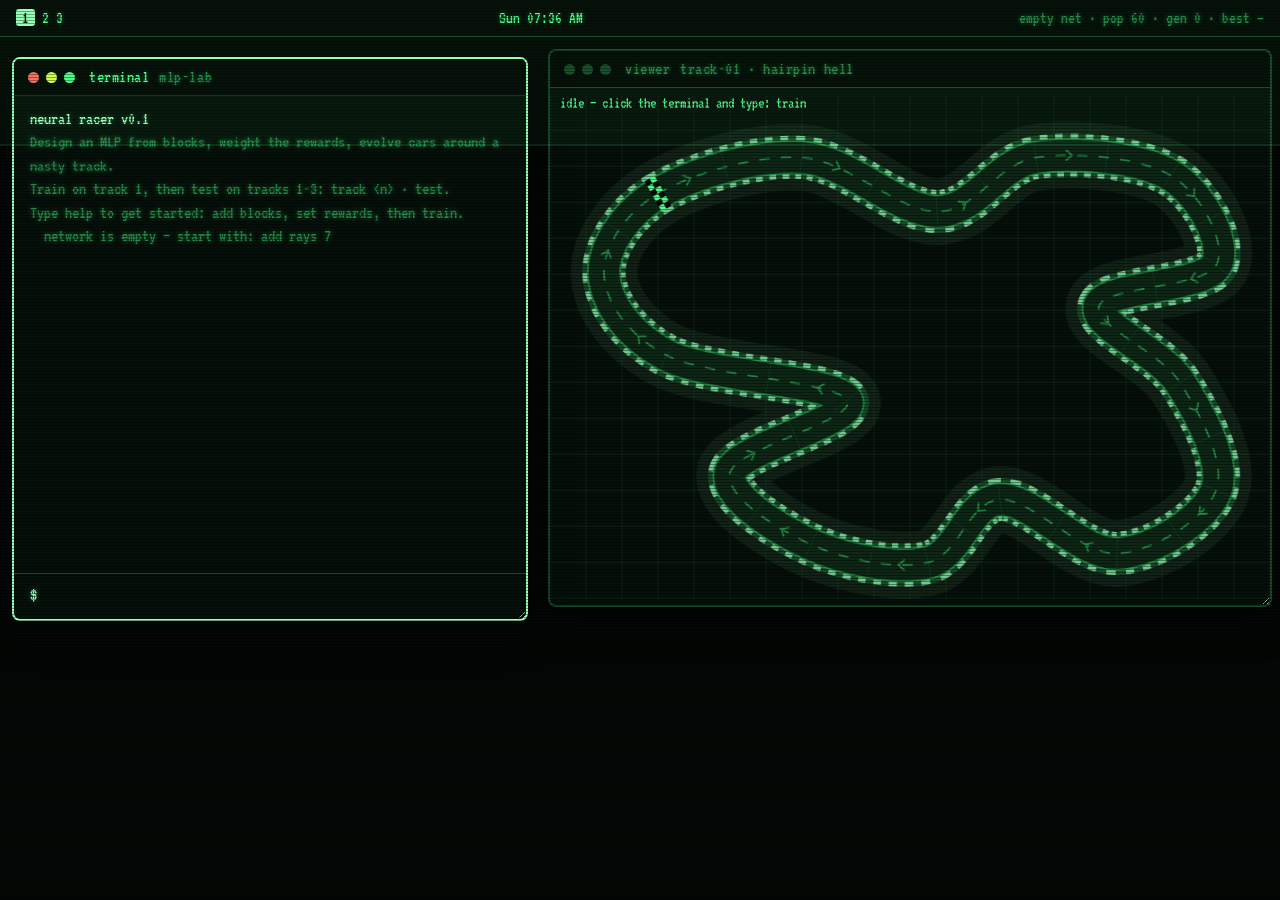
==== page.html @ 946a41ad "added page" ====
<!DOCTYPE html>
<html lang="en"><head><meta charset="utf-8"><title>neural racer</title>
<meta name="viewport" content="width=device-width, initial-scale=1, viewport-fit=cover">
<link href="https://fonts.googleapis.com/css2?family=VT323&display=swap" rel="stylesheet">
<style>
@font-face{font-family:SuperDario;src:local("SuperDario"),local("Super Dario"),local("SuperDario-Regular"),url("SuperDario.ttf") format("truetype")}
:root{--bg:#06100a;--wall:#030805;--win:#06100a;--fg:#4dff88;--dim:#238a47;--acc:#9bffbb;--grn:#4dff88;--red:#ff6b5e;--yel:#d4ff4d;--bd:#17482a;--road:#0d2615;--scan:#0000005c;--sw:#4dff880a;--sw2:#4dff8818;--glow:#4dff8866;--ff:SuperDario,VT323,ui-monospace,monospace;box-sizing:border-box;padding-top:env(safe-area-inset-top,0px);padding-bottom:env(safe-area-inset-bottom,0px)}



html,body{height:100%;margin:0;overflow:hidden}
body{background:var(--wall);color:var(--fg);font:18px/1.3 var(--ff);text-shadow:0 0 5px var(--glow)}
#bar{position:fixed;top:0;left:0;right:0;z-index:5000;display:flex;justify-content:space-between;align-items:center;gap:12px;padding:calc(env(safe-area-inset-top,0px) + 7px) 16px 7px;background:var(--wall);border-bottom:1px solid var(--bd);font-size:17px}
.ws u{text-decoration:none;color:var(--wall);background:var(--acc);padding:0 6px;border-radius:3px}
.win{position:fixed;display:flex;flex-direction:column;min-width:260px;min-height:170px;background:var(--win);border:2px solid var(--bd);border-radius:8px;box-shadow:0 12px 40px #0007;resize:both;overflow:hidden}
.win.f{border-color:var(--acc)}
.tb{display:flex;gap:14px;align-items:center;padding:9px 14px;background:var(--wall);border-bottom:1px solid var(--bd);color:var(--dim);cursor:grab;touch-action:none;user-select:none;white-space:nowrap;overflow:hidden;line-height:1}
.dots{display:flex;gap:7px;flex:none}.dots i{width:11px;height:11px;border-radius:50%;background:var(--bd)}
.tt{min-width:0;overflow:hidden;text-overflow:ellipsis;letter-spacing:.03em}.sub{color:var(--dim);margin-left:10px}
.f .tb{color:var(--fg)}.f .dots i:nth-child(1){background:var(--red)}.f .dots i:nth-child(2){background:var(--yel)}.f .dots i:nth-child(3){background:var(--grn)}
#out{flex:1;min-height:0;overflow:auto;padding:12px 16px;white-space:pre-wrap;word-break:break-word}
#ln{display:flex;gap:10px;padding:10px 16px;border-top:1px solid var(--bd)}
#in{flex:1;min-width:0;background:none;border:0;outline:0;color:var(--fg);font:inherit;caret-color:var(--acc)}
#vb{flex:1;min-height:0;position:relative}#cv{position:absolute;inset:0;width:100%;height:100%}
.g{color:var(--grn)}.r{color:var(--red)}.y{color:var(--yel)}.d,.dim{color:var(--dim)}.b,.acc{color:var(--acc)}
#in{text-shadow:0 0 5px var(--glow);caret-shape:block}
#crt{position:fixed;inset:0;z-index:2147483000;pointer-events:none;overflow:hidden;contain:strict;background:repeating-linear-gradient(to bottom,transparent 0 2px,var(--scan) 2px 3px)}
#crt::after{content:"";position:absolute;left:0;right:0;top:0;height:16vh;background:var(--sw);border-bottom:2px solid var(--sw2);will-change:transform;animation:roll 8s linear infinite}
@keyframes roll{from{transform:translateY(-20vh)}to{transform:translateY(110vh)}}
.nofx #crt{display:none}.nofx,.nofx #in{text-shadow:none}
@media(prefers-reduced-motion:reduce){#crt{animation:none}#crt::after{display:none}}
@media(max-width:700px){#st{display:none}}
</style></head><body>
<div id="bar"><span><span class="ws"><u>1</u> 2 3</span></span><span id="clk"></span><span id="st" class="dim"></span></div>
<div class="win" id="tw"><div class="tb"><span class="dots"><i></i><i></i><i></i></span><span class="tt">terminal<span class="sub">mlp-lab</span></span></div><div id="out"></div><div id="ln"><span class="b">$</span><input id="in" autocomplete="off" autocapitalize="off" spellcheck="false" aria-label="terminal input"></div></div>
<div class="win" id="vw"><div class="tb"><span class="dots"><i></i><i></i><i></i></span><span class="tt">viewer<span class="sub" id="tn">track-01 · hairpin hell</span></span></div><div id="vb"><canvas id="cv"></canvas></div></div>
<div id="crt" aria-hidden="true"></div>
<script>
const $=s=>document.querySelector(s),R=document.documentElement,css=n=>getComputedStyle(R).getPropertyValue(n).trim();
const W=800,H=560,HW=19,K=12,SEG=24,MAXT=1600,MAXV=4,RAY=140,PI=Math.PI,FF='SuperDario,VT323,monospace';
// ---------- track ----------
const TR=[[[120,110],[280,70],[430,130],[540,70],[690,90],[740,190],[610,235],[700,320],[740,440],[630,510],[500,450],[420,520],[290,500],[200,420],[330,340],[130,290],[60,200]],
[[140,280],[230,130],[420,90],[620,120],[710,260],[640,420],[450,470],[260,430]],
[[150,90],[360,60],[560,90],[700,160],[730,290],[640,380],[720,470],[560,510],[450,440],[340,510],[200,490],[90,400],[200,320],[110,220]]];
let N,C=[];
function build(P){N=P.length*SEG;C=[];for(let i=0;i<P.length;i++){const p=[-1,0,1,2].map(k=>P[(i+k+P.length)%P.length]);for(let s=0;s<SEG;s++){const t=s/SEG,t2=t*t,t3=t2*t;C.push([0,1].map(d=>.5*(2*p[1][d]+(-p[0][d]+p[2][d])*t+(2*p[0][d]-5*p[1][d]+4*p[2][d]-p[3][d])*t2+(-p[0][d]+3*p[1][d]-3*p[2][d]+p[3][d])*t3)))}}}
const mkC=()=>{const c=document.createElement('canvas');c.width=W;c.height=H;return c};
const path=x=>{x.beginPath();C.forEach((p,i)=>i?x.lineTo(p[0],p[1]):x.moveTo(p[0],p[1]));x.closePath()};
const mc=mkC(),mx=mc.getContext('2d',{willReadFrequently:true});let M=new Uint8Array(W*H);
function mask(){mx.clearRect(0,0,W,H);mx.lineJoin='round';mx.lineWidth=HW*2;mx.strokeStyle='#fff';path(mx);mx.stroke();const md=mx.getImageData(0,0,W,H).data;for(let i=0;i<M.length;i++)M[i]=md[i*4+3]>127?1:0}
const on=(x,y)=>x>=0&&y>=0&&x<W&&y<H&&M[(y|0)*W+(x|0)]===1;
const tv=mkC();let Q={},dirty=2;
function paint(){dirty=2;Q={fg:css('--fg'),dim:css('--dim'),acc:css('--acc'),grn:css('--grn'),red:css('--red'),yel:css('--yel'),wall:css('--wall'),win:css('--win'),bd:css('--bd'),road:css('--road')};
 const x=tv.getContext('2d');x.clearRect(0,0,W,H);x.fillStyle=Q.win;x.fillRect(0,0,W,H);
 x.strokeStyle=Q.bd;x.globalAlpha=.4;x.lineWidth=1;x.beginPath();for(let g=0;g<=W;g+=40){x.moveTo(g,0);x.lineTo(g,H)}for(let g=0;g<=H;g+=40){x.moveTo(0,g);x.lineTo(W,g)}x.stroke();
 x.lineJoin=x.lineCap='round';x.globalAlpha=.07;x.lineWidth=HW*2+36;x.strokeStyle=Q.acc;path(x);x.stroke();x.globalAlpha=1;
 x.lineWidth=HW*2+10;x.strokeStyle=Q.bd;path(x);x.stroke();
 x.lineCap='butt';x.setLineDash([8,8]);x.globalAlpha=.7;x.strokeStyle=Q.acc;path(x);x.stroke();x.setLineDash([]);x.globalAlpha=1;x.lineCap='round';
 x.lineWidth=HW*2;x.strokeStyle=Q.dim;path(x);x.stroke();x.lineWidth=HW*2-4;x.strokeStyle=Q.road;path(x);x.stroke();
 x.setLineDash([10,14]);x.lineWidth=2;x.strokeStyle=Q.dim;path(x);x.stroke();x.setLineDash([]);
 const gate=(i,col,w)=>{const a=C[i],b=C[(i+1)%N],dx=b[0]-a[0],dy=b[1]-a[1],l=Math.hypot(dx,dy)||1;x.strokeStyle=col;x.lineWidth=w;x.beginPath();x.moveTo(a[0]-dy/l*HW,a[1]+dx/l*HW);x.lineTo(a[0]+dy/l*HW,a[1]-dx/l*HW);x.stroke()};
 x.globalAlpha=.25;for(let i=K;i<N;i+=K)gate(i,Q.dim,1);x.globalAlpha=1;
 const dir=i=>{const a=C[i],b=C[(i+1)%N];return[a,Math.atan2(b[1]-a[1],b[0]-a[0])]};
 x.lineCap='butt';x.lineJoin='miter';x.strokeStyle=Q.dim;x.lineWidth=2;
 for(let i=K/2;i<N;i+=K*2){const[a,t]=dir(i);x.save();x.translate(a[0],a[1]);x.rotate(t);x.beginPath();x.moveTo(-4,-6);x.lineTo(3,0);x.lineTo(-4,6);x.stroke();x.restore()}
 {const[a,t]=dir(0),s=HW*2/6;x.save();x.translate(a[0],a[1]);x.rotate(t);for(let r=0;r<2;r++)for(let c=0;c<6;c++){x.fillStyle=(r+c)%2?Q.fg:Q.wall;x.fillRect((r-1)*s,-HW+c*s,s,s)}x.restore()}}
new MutationObserver(paint).observe(R,{attributes:true,attributeFilter:['data-theme']});

let tk=0;const TN=['hairpin hell','sunday loop','switchback'];
function setTrack(i){tk=i;build(TR[i]);mask();paint();cars=[];mode='idle';$('#tn').textContent=`track-0${i+1} · ${TN[i]}`}
// ---------- network ----------
const INK=['rays','speed','bearing'],OUTK=['steer','throttle','brake'],ACT={tanh:Math.tanh,relu:x=>x>0?x:0,sigmoid:x=>1/(1+Math.exp(-x))};

let B=[],AR,np,pop=null,best=null,bestF=-1e9,hist=[],gen=0,target=0,cars=[],gt=0,mode='idle',POP=60,MUT=.12,SPD=4;
const mkB=(k,n,a)=>INK.includes(k)?{t:0,k,n:k=='rays'?n:1}:k=='dense'?{t:1,k,n,a:a||'tanh'}:{t:2,k};
const srt=()=>B.sort((a,b)=>a.t-b.t);

function inv(){dirty=2;pop=null;best=null;bestF=-1e9;hist=[];gen=0;cars=[];mode='idle';
 const h=B.filter(b=>b.t==1);AR={nIn:B.filter(b=>b.t==0).reduce((s,b)=>s+b.n,0),o:B.filter(b=>b.t==2),A:h.map(b=>b.a)};AR.L=[AR.nIn,...h.map(b=>b.n),AR.o.length];
 np=0;for(let i=0;i<AR.L.length-1;i++)np+=(AR.L[i]+1)*AR.L[i+1]}
function fwd(g,x){let o=0;const L=AR.L;for(let l=0;l<L.length-1;l++){const n=L[l],m=L[l+1],y=new Array(m),last=l==L.length-2;
 for(let j=0;j<m;j++){let s=g[o+n*m+j];for(let i=0;i<n;i++)s+=x[i]*g[o+i*m+j];y[j]=s}o+=(n+1)*m;
 x=y.map((v,j)=>last?(AR.o[j].k=='brake'?ACT.sigmoid(v):Math.tanh(v)):ACT[AR.A[l]](v))}return x}
// ---------- cars / rewards ----------
const RW={checkpoints:0,time:0,speed:0,center:0,smooth:0,crash:0};
const RD={checkpoints:'progress around the lap',time:'bonus for finishing a lap fast',speed:'average speed',center:'stay near the middle of the road',smooth:'low steering jitter',crash:'penalty for dying'};

const rn=()=>Math.sqrt(-2*Math.log(1-Math.random()))*Math.cos(2*PI*Math.random());
const mkCar=g=>({g,x:C[0][0],y:C[0][1],a:Math.atan2(C[3][1]-C[0][1],C[3][0]-C[0][0]),v:.5,pi:0,tot:0,max:0,lt:0,t:0,alive:1,fin:0,sv:0,cen:0,smo:0,ps:0,rs:[]});
function inputs(c){const r=[];c.rs=[];for(const b of B){
 if(b.k=='rays')for(let i=0;i<b.n;i++){const a=c.a+(b.n>1?-PI/2+i*PI/(b.n-1):0);let d=3;for(;d<RAY;d+=4)if(!on(c.x+Math.cos(a)*d,c.y+Math.sin(a)*d))break;d=Math.min(d,RAY);r.push(d/RAY);c.rs.push([a,d])}
 else if(b.k=='speed')r.push(c.v/MAXV);
 else if(b.k=='bearing'){const q=C[(c.pi+10)%N];let e=Math.atan2(q[1]-c.y,q[0]-c.x)-c.a;e=Math.atan2(Math.sin(e),Math.cos(e));r.push(e/PI)}}return r}
function step(c){const o=fwd(c.g,inputs(c));let st=0,th=.4,br=0;
 AR.o.forEach((b,i)=>{if(b.k=='steer')st=o[i];else if(b.k=='throttle')th=o[i];else br=o[i]});
 c.a+=st*.08;c.v=Math.max(0,Math.min(MAXV,(c.v+(th>0?th*.1:th*.18)-br*.12)*.992));
 c.x+=Math.cos(c.a)*c.v;c.y+=Math.sin(c.a)*c.v;c.t++;
 let bd=0,bs=1e9;for(let d=-2;d<=8;d++){const q=C[(c.pi+d+N)%N],s=Math.hypot(q[0]-c.x,q[1]-c.y);if(s<bs){bs=s;bd=d}}
 c.pi=(c.pi+bd+N)%N;c.tot+=bd;if(c.tot>c.max){c.max=c.tot;c.lt=c.t}
 const f=c.v/MAXV;c.sv+=f;c.cen+=(1-Math.min(1,bs/HW))*f;c.smo+=(1-Math.abs(st-c.ps)/2)*f;c.ps=st;
 if(c.max>=N){c.fin=1;c.alive=0}else if(!on(c.x,c.y)||c.t-c.lt>120||c.tot<-10)c.alive=0}
function fit(c){let f=RW.checkpoints*100*c.max/K+RW.speed*c.sv+RW.center*c.cen*.5+RW.smooth*c.smo*.3;
 if(c.fin)f+=RW.time*(1000+4000*(MAXT-c.t)/MAXT);else if(!c.alive)f-=RW.crash*200;return f}
const pct=c=>Math.max(0,Math.round(100*c.max/N));
const mut=g=>{const c=Float32Array.from(g);for(let i=0;i<c.length;i++){const r=Math.random();if(r<MUT)c[i]+=rn()*.35;else if(r>.995)c[i]=rn()*.7}return c};
function initPop(){gen=0;hist=[];best=null;bestF=-1e9;pop=Array.from({length:POP},()=>{const g=new Float32Array(np);for(let i=0;i<np;i++)g[i]=rn()*.7;return g})}
const newGen=()=>{cars=pop.map(mkCar);gt=0};
function tick(){for(const c of cars)if(c.alive)step(c);gt++;if(!cars.some(c=>c.alive)||gt>=MAXT)end()}
function end(){
 if(mode=='test'){const c=cars[0];log(c.fin?`✔ lap finished in ${(c.t/60).toFixed(2)}s`:`✘ ${c.alive?'timed out':'crashed'} at ${pct(c)}% of the lap`,c.fin?'g':'r');mode='idle';return}
 const s=cars.map(c=>({c,f:fit(c)})).sort((a,b)=>b.f-a.f),t=s[0],avg=s.reduce((a,x)=>a+x.f,0)/s.length,fn=cars.filter(c=>c.fin),f2=v=>(v>0?'+':'')+Math.round(v);
 hist.push(t.f);if(!best||t.f>bestF){best=t.c.g;bestF=t.f}gen++;
 log(`gen ${gen}/${target} · best ${f2(t.f)} · avg ${f2(avg)} · prog ${pct(t.c)}%`+(fn.length?` · ${fn.length} finished, lap ${(Math.min(...fn.map(c=>c.t))/60).toFixed(2)}s`:''),fn.length?'g':'');
 if(gen>=target){mode='idle';log('training done — type test to watch the best model','g');return}
 const g=s.map(x=>x.c.g),e=Math.max(2,Math.round(g.length*.06));pop=g.slice(0,e);while(pop.length<g.length)pop.push(mut(g[Math.random()*g.length*.3|0]));newGen()}
// ---------- terminal ----------
const out=$('#out'),inp=$('#in');
function log(t,c=''){const d=document.createElement('div');if(c)d.className=c;d.textContent=t;out.append(d);while(out.childElementCount>300)out.firstElementChild.remove();out.scrollTop=out.scrollHeight}
const err=m=>{log('error: '+m,'r')};
function ready(){if(!AR.nIn)return err('no input blocks — try: add rays 7');const k=AR.o.map(b=>b.k);if(!k.includes('steer')||!k.includes('throttle'))return err('outputs needed: add steer · add throttle');if(!Object.values(RW).some(v=>v>0))return err('all reward weights are 0 — try: reward checkpoints 1');return 1}
const CMD={
help(){log('BLOCKS  add rays <n> · add speed · add bearing   (inputs)\n        add dense <units> [tanh|relu|sigmoid]   (hidden)\n        add steer · add throttle · add brake   (outputs)\nNET     net · view · rm <#|name> · rays <n>\nREWARD  reward · reward <name> <0-10>\n        names: checkpoints time speed center smooth crash\nRUN     train [gens] [pop] · test [1-3] · track <1-3> · stop · speed <1-40> · mut <0.01-1> · reset\nMISC    fx [on|off] · clear','y')},
net(){if(!B.length)return log('  network is empty — start with: add rays 7','d');const T=['input ','hidden','output'];log('  #  type    block','d');B.forEach((b,i)=>log(`  ${i}  ${T[b.t]}  ${b.k=='rays'?'rays ×'+b.n:b.k=='dense'?`dense ${b.n} ${b.a}`:b.k}`));log(`  ${AR.L.join(' → ')}  ·  ${np} params`,'g')},
view(){if(!B.length)return err('network is empty — try: add rays 7');
 const L=AR.L,ins=B.filter(b=>b.t==0),hs=B.filter(b=>b.t==1),os=B.filter(b=>b.t==2),dots=(n,c)=>c.repeat(Math.min(n,24))+(n>24?'…':''),lk=i=>log(`│   ↓  ${L[i]}×${L[i+1]} + ${L[i+1]} bias = ${(L[i]+1)*L[i+1]} weights`,'d');
 log(`┌ INPUT · ${AR.nIn} values`,'b');
 ins.forEach((b,i)=>log(`│ ${i<ins.length-1?'├':'└'} ${b.k}${b.k=='rays'?' ×'+b.n:''}   ${dots(b.n,'○')}`,'b'));
 hs.forEach((b,i)=>{lk(i);log(`├ HIDDEN ${i+1} · ${b.n} · ${b.a}\n│   ${dots(b.n,'●')}`,'y')});
 lk(L.length-2);
 log(`└ OUTPUT · ${os.length}`,'g');
 os.forEach((b,i)=>log(`   ${i<os.length-1?'├':'└'} ${b.k}   ${b.k=='brake'?'sigmoid':'tanh'}`,'g'));
 log(`   ${np} trainable params`,'d')},
add([k,n,ac]){if(!k)return err('usage: add <rays|speed|bearing|dense|steer|throttle|brake> ...');
 if(k=='dense'){n=+n;ac=ac||'tanh';if(!(n>=1&&n<=64))return err('dense needs 1-64 units, e.g. add dense 8 tanh');if(!ACT[ac])return err('activation: tanh | relu | sigmoid')}
 else if(k=='rays'){n=n===undefined?7:+n;if(!(n>=1&&n<=15))return err('rays must be 1-15');if(B.some(b=>b.k=='rays'))return err('rays block exists — use: rays <n>')}
 else if(INK.includes(k)||OUTK.includes(k)){if(B.some(b=>b.k==k))return err(k+' already added')}
 else return err('unknown block "'+k+'"');
 B.push(mkB(k,n,ac));srt();inv();CMD.net()},
rm([a]){const i=a!==undefined&&!isNaN(+a)?+a:B.findIndex(b=>b.k==a);if(!B[i])return err('no such block — see net');B.splice(i,1);inv();CMD.net()},
rays([a]){const n=+a;if(!(n>=1&&n<=15))return err('usage: rays <1-15>');const r=B.find(b=>b.k=='rays');if(r)r.n=n;else{B.push({t:0,k:'rays',n});srt()}inv();CMD.net()},

reward(a){if(a[0]){const m=Object.keys(RW).filter(x=>x==a[0]||x.startsWith(a[0])||(a[0]=='cp'&&x=='checkpoints'));if(m.length!=1)return err('unknown reward — names: '+Object.keys(RW).join(' '));const v=+a[1];if(a[1]===undefined||!(v>=0&&v<=10))return err('weight 0-10, e.g. reward speed 2.5');RW[m[0]]=v;bestF=-1e9}
 Object.keys(RW).forEach(k=>log(`  ${k}  ${'█'.repeat(Math.min(20,Math.round(RW[k]*4)))||'·'}  ${RW[k]}   ${RD[k]}`,RW[k]>0?'':'d'));log('weights apply to the next fitness evaluation — set them before train','d')},
train([g,p]){if(!ready())return;g=+g||30;if(p){p=+p;if(!(p>=10&&p<=200))return err('population 10-200');POP=p;pop=null}if(g<1||g>500)return err('gens 1-500');
 if(tk!=0){setTrack(0);log('training always runs on track 1 · switched back','d')}
 if(!pop)initPop();mode='train';target=gen+g;newGen();log(`training ${g} gens · pop ${POP} · ${AR.nIn} inputs · ${np} params`,'y')},
track([a]){if(a===undefined){TN.forEach((t,i)=>log(`  ${i+1}  ${t}${i==0?'  (training track)':''}${i==tk?'  ◀ current':''}`,i==tk?'g':''));return log('track <1|2|3> to switch · training always runs on track 1','d')}
 const k=+a;if(!(k>=1&&k<=3))return err('usage: track <1|2|3>');if(mode=='train')return err('stop training first');setTrack(k-1);log(`track ${k} · ${TN[k-1]}${k>1?' — test only':''}`,'y')},
stop(){if(mode=='idle')return log('nothing running','d');mode='idle';log('stopped','y')},
test([n]){if(mode=='train')return err('stop training first');if(!best)return err('no trained model yet — run train first');if(n!==undefined){const k=+n;if(!(k>=1&&k<=3))return err('usage: test [1|2|3]');if(k-1!=tk)setTrack(k-1)}mode='test';cars=[mkCar(best)];gt=0;log(`testing best model on track ${tk+1} · ${TN[tk]}…`,'y')},
speed([a]){const n=+a;if(!(n>=1&&n<=40))return err('speed 1-40 (sim ticks per frame)');SPD=Math.round(n);log('sim speed '+SPD,'d')},
mut([a]){const n=+a;if(!(n>=.01&&n<=1))return err('mutation rate 0.01-1');MUT=n;log('mutation rate '+n,'d')},
reset(){inv();log('population cleared','y')},

fx([a]){if(a!='on'&&a!='off')return err('usage: fx on|off');document.body.classList.toggle('nofx',a=='off');log('screen effects '+a,'d')},
clear(){out.textContent=''}};
function exec(l){const[c,...a]=l.toLowerCase().split(/\s+/);if(!Object.hasOwn(CMD,c))return err(`unknown command '${c}' — try help`);try{CMD[c](a)}catch(e){err(e.message)}}
let hs=[],hi=0;
inp.onkeydown=e=>{if(e.key=='Enter'){const l=inp.value.trim();inp.value='';if(!l)return;hs.push(l);hi=hs.length;log('$ '+l,'b');exec(l)}
 else if(e.key=='ArrowUp'){e.preventDefault();if(hi>0)inp.value=hs[--hi]}
 else if(e.key=='ArrowDown'){e.preventDefault();hi=Math.min(hs.length,hi+1);inp.value=hs[hi]||''}
 else if(e.key=='Tab'){e.preventDefault();const m=Object.keys(CMD).filter(c=>c.startsWith(inp.value));if(m.length==1)inp.value=m[0]+' '}};
$('#tw').addEventListener('click',()=>inp.focus());
// ---------- viewer ----------
const cv=$('#cv'),cx=cv.getContext('2d'),st=$('#st');let cw=0,ch=0,dpr=1;
new ResizeObserver(()=>{dpr=Math.min(devicePixelRatio||1,1.5);dirty=2;cw=cv.clientWidth;ch=cv.clientHeight;cv.width=Math.max(1,cw*dpr);cv.height=Math.max(1,ch*dpr)}).observe(cv);
function car(c,al,col){cx.save();cx.translate(c.x,c.y);cx.rotate(c.a);cx.globalAlpha=al;cx.fillStyle=col;cx.fillRect(-6,-3.5,12,7);cx.restore()}
function draw(){const s=Math.min(cw/W,ch/H)||1;cx.setTransform(dpr,0,0,dpr,0,0);cx.clearRect(0,0,cw,ch);cx.save();cx.translate((cw-W*s)/2,(ch-H*s)/2);cx.scale(s,s);cx.drawImage(tv,0,0);
 const lead=mode=='train'?cars.reduce((m,c)=>c.alive&&(!m||c.tot>m.tot)?c:m,null):cars[0];
 if(mode=='train')for(const c of cars)if(c.alive&&c!==lead)car(c,.4,Q.acc);
 if(lead&&(lead.alive||mode!='train')){if(lead.alive){cx.strokeStyle=Q.yel;cx.lineWidth=1;cx.globalAlpha=.8;for(const[a,d]of lead.rs){cx.beginPath();cx.moveTo(lead.x,lead.y);cx.lineTo(lead.x+Math.cos(a)*d,lead.y+Math.sin(a)*d);cx.stroke()}}car(lead,1,lead.fin?Q.grn:lead.alive?Q.grn:Q.red)}
 cx.restore();cx.font='16px '+FF;cx.fillStyle=Q.fg;
 const al=cars.filter(c=>c.alive).length;
 cx.fillText(mode=='train'?`GEN ${gen+1}/${target} · alive ${al}/${cars.length} · t ${(gt/60).toFixed(1)}s`:mode=='test'?`TEST · t ${(gt/60).toFixed(2)}s · ${pct(cars[0])}%`:cars.length?'idle':'idle — click the terminal and type: train',10,20);
 if(hist.length>1){const mn=Math.min(...hist),mxv=Math.max(...hist),w=Math.min(160,cw/3),h=36,x0=10,y0=ch-h-12;cx.strokeStyle=Q.grn;cx.lineWidth=1.5;cx.beginPath();hist.forEach((v,i)=>{const x=x0+i/(hist.length-1)*w,y=y0+h-(v-mn)/((mxv-mn)||1)*h;i?cx.lineTo(x,y):cx.moveTo(x,y)});cx.stroke();cx.fillStyle=Q.dim;cx.fillText('best fitness / gen',x0,y0-5)}
 const t=`${B.length?AR.L.join('→'):'empty net'} · pop ${POP} · gen ${gen} · best ${best?Math.round(bestF):'–'}`;if(st.textContent!=t)st.textContent=t}
function frame(){const t0=performance.now();for(let k=0;k<SPD&&mode!='idle';k++){tick();if(performance.now()-t0>9)break}if(mode!='idle')dirty=2;if(dirty>0){draw();dirty--}requestAnimationFrame(frame)}
// ---------- windows ----------
let z=10;const wins=[...document.querySelectorAll('.win')];
const foc=w=>{wins.forEach(x=>x.classList.toggle('f',x==w));w.style.zIndex=++z};
wins.forEach(w=>{const b=w.querySelector('.tb');w.addEventListener('pointerdown',()=>foc(w));
 b.onpointerdown=e=>{const r=w.getBoundingClientRect(),dx=e.clientX-r.left,dy=e.clientY-r.top;b.setPointerCapture(e.pointerId);b.style.cursor='grabbing';
  b.onpointermove=e=>{w.style.left=Math.max(-w.offsetWidth+80,Math.min(innerWidth-80,e.clientX-dx))+'px';w.style.top=Math.max($('#bar').offsetHeight,Math.min(innerHeight-40,e.clientY-dy))+'px'};
  b.onpointerup=()=>{b.onpointermove=null;b.style.cursor=''}}});
function lay(){const vw=innerWidth,vh=innerHeight,top=$('#bar').offsetHeight+12,n=vw<900;
 const tw=n?vw-24:Math.min(540,vw*.4),th=n?Math.round((vh-top-36)*.45):Math.min(560,vh-top-24);
 Object.assign($('#tw').style,{left:'12px',top:(n?vh-th-12:top+8)+'px',width:tw+'px',height:th+'px'});
 const vl=n?12:tw+36,wd=n?vw-24:vw-vl-12,ht=n?vh-top-th-36:Math.min(vh-top-40,wd*.72+36);
 Object.assign($('#vw').style,{left:vl+'px',top:top+'px',width:wd+'px',height:ht+'px'})}
const clk=()=>$('#clk').textContent=new Date().toLocaleString([],{weekday:'short',hour:'2-digit',minute:'2-digit'});
// ---------- boot ----------
inv();setTrack(0);lay();clk();setInterval(clk,30000);foc($('#tw'));
log('neural racer v0.1','b');log('Design an MLP from blocks, weight the rewards, evolve cars around a nasty track.\nTrain on track 1, then test on tracks 1-3: track <n> · test.\nType help to get started: add blocks, set rewards, then train.','d');CMD.net();inp.focus();
requestAnimationFrame(frame);
</script></body></html>
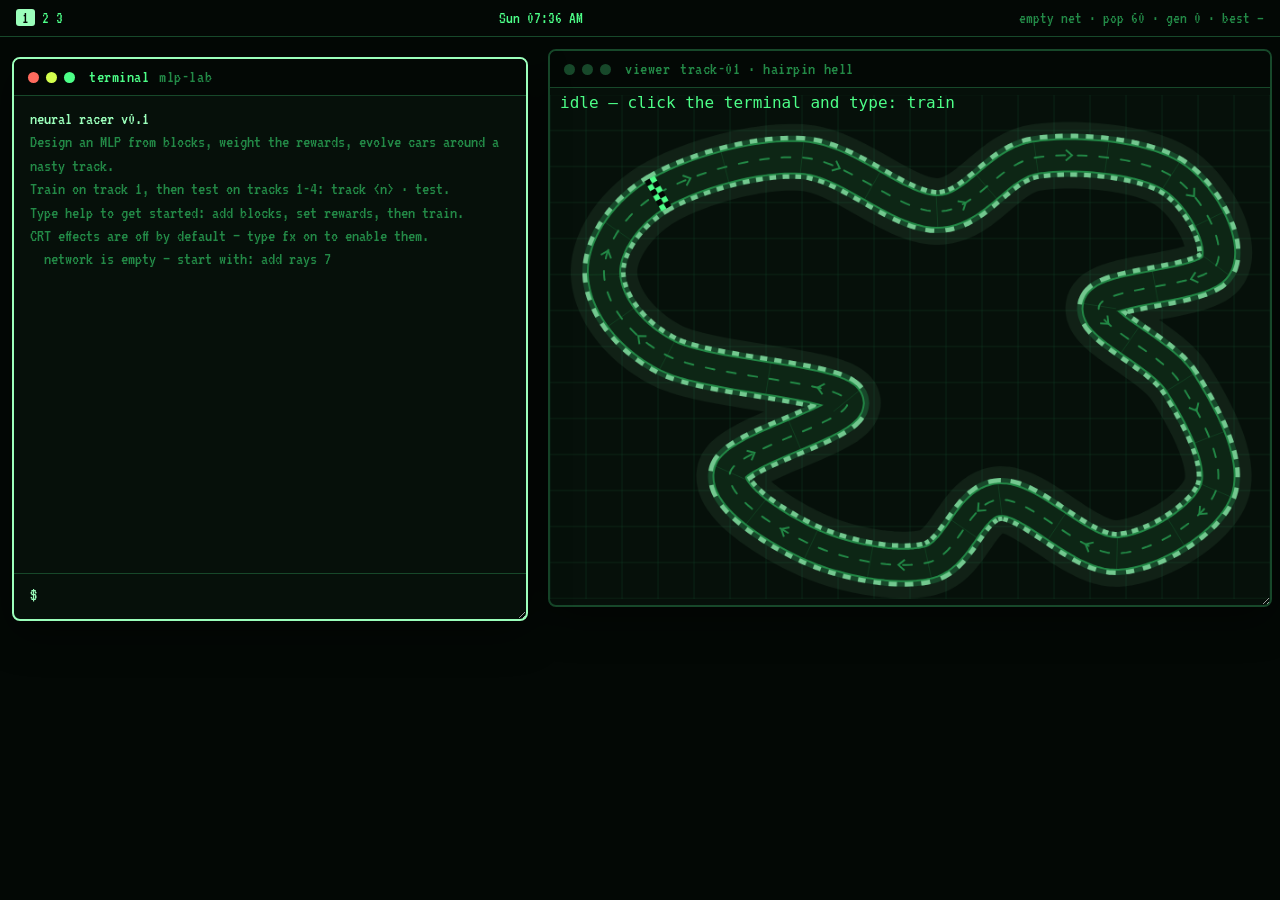
==== commit 6a0eb838: "Fix GitHub Pages deployment and site layout" ====
--- a/page.html
+++ b/page.html
@@ -30,18 +30,19 @@
 .nofx #crt{display:none}.nofx,.nofx #in{text-shadow:none}
 @media(prefers-reduced-motion:reduce){#crt{animation:none}#crt::after{display:none}}
 @media(max-width:700px){#st{display:none}}
-</style></head><body>
+</style></head><body class="nofx">
 <div id="bar"><span><span class="ws"><u>1</u> 2 3</span></span><span id="clk"></span><span id="st" class="dim"></span></div>
 <div class="win" id="tw"><div class="tb"><span class="dots"><i></i><i></i><i></i></span><span class="tt">terminal<span class="sub">mlp-lab</span></span></div><div id="out"></div><div id="ln"><span class="b">$</span><input id="in" autocomplete="off" autocapitalize="off" spellcheck="false" aria-label="terminal input"></div></div>
 <div class="win" id="vw"><div class="tb"><span class="dots"><i></i><i></i><i></i></span><span class="tt">viewer<span class="sub" id="tn">track-01 · hairpin hell</span></span></div><div id="vb"><canvas id="cv"></canvas></div></div>
 <div id="crt" aria-hidden="true"></div>
 <script>
 const $=s=>document.querySelector(s),R=document.documentElement,css=n=>getComputedStyle(R).getPropertyValue(n).trim();
-const W=800,H=560,HW=19,K=12,SEG=24,MAXT=1600,MAXV=4,RAY=140,PI=Math.PI,FF='SuperDario,VT323,monospace';
+let W=800,H=560,MAXT=1600;const HW=19,K=12,SEG=24,MAXV=4,RAY=140,PI=Math.PI,FF='SuperDario,VT323,monospace';
 // ---------- track ----------
 const TR=[[[120,110],[280,70],[430,130],[540,70],[690,90],[740,190],[610,235],[700,320],[740,440],[630,510],[500,450],[420,520],[290,500],[200,420],[330,340],[130,290],[60,200]],
 [[140,280],[230,130],[420,90],[620,120],[710,260],[640,420],[450,470],[260,430]],
-[[150,90],[360,60],[560,90],[700,160],[730,290],[640,380],[720,470],[560,510],[450,440],[340,510],[200,490],[90,400],[200,320],[110,220]]];
+[[150,90],[360,60],[560,90],[700,160],[730,290],[640,380],[720,470],[560,510],[450,440],[340,510],[200,490],[90,400],[200,320],[110,220]],
+[[350,790],[600,780],[850,790],[1020,770],[1110,680],[1060,590],[1130,500],[1050,410],[1120,320],[1100,190],[1000,90],[860,60],[760,140],[650,60],[540,140],[430,60],[300,100],[170,60],[80,160],[130,270],[240,330],[480,350],[680,360],[770,425],[680,490],[480,500],[300,505],[150,570],[260,650],[120,730],[200,790]]];
 let N,C=[];
 function build(P){N=P.length*SEG;C=[];for(let i=0;i<P.length;i++){const p=[-1,0,1,2].map(k=>P[(i+k+P.length)%P.length]);for(let s=0;s<SEG;s++){const t=s/SEG,t2=t*t,t3=t2*t;C.push([0,1].map(d=>.5*(2*p[1][d]+(-p[0][d]+p[2][d])*t+(2*p[0][d]-5*p[1][d]+4*p[2][d]-p[3][d])*t2+(-p[0][d]+3*p[1][d]-3*p[2][d]+p[3][d])*t3)))}}}
 const mkC=()=>{const c=document.createElement('canvas');c.width=W;c.height=H;return c};
@@ -66,8 +67,8 @@
  {const[a,t]=dir(0),s=HW*2/6;x.save();x.translate(a[0],a[1]);x.rotate(t);for(let r=0;r<2;r++)for(let c=0;c<6;c++){x.fillStyle=(r+c)%2?Q.fg:Q.wall;x.fillRect((r-1)*s,-HW+c*s,s,s)}x.restore()}}
 new MutationObserver(paint).observe(R,{attributes:true,attributeFilter:['data-theme']});
 
-let tk=0;const TN=['hairpin hell','sunday loop','switchback'];
-function setTrack(i){tk=i;build(TR[i]);mask();paint();cars=[];mode='idle';$('#tn').textContent=`track-0${i+1} · ${TN[i]}`}
+let tk=0;const TN=['hairpin hell','sunday loop','switchback','gauntlet'];
+function setTrack(i){tk=i;const big=i==3;W=big?1200:800;H=big?840:560;MAXT=big?4200:1600;mc.width=tv.width=W;mc.height=tv.height=H;M=new Uint8Array(W*H);build(TR[i]);mask();paint();cars=[];mode='idle';$('#tn').textContent=`track-0${i+1} · ${TN[i]}`}
 // ---------- network ----------
 const INK=['rays','speed','bearing'],OUTK=['steer','throttle','brake'],ACT={tanh:Math.tanh,relu:x=>x>0?x:0,sigmoid:x=>1/(1+Math.exp(-x))};
 
@@ -119,7 +120,7 @@
 const err=m=>{log('error: '+m,'r')};
 function ready(){if(!AR.nIn)return err('no input blocks — try: add rays 7');const k=AR.o.map(b=>b.k);if(!k.includes('steer')||!k.includes('throttle'))return err('outputs needed: add steer · add throttle');if(!Object.values(RW).some(v=>v>0))return err('all reward weights are 0 — try: reward checkpoints 1');return 1}
 const CMD={
-help(){log('BLOCKS  add rays <n> · add speed · add bearing   (inputs)\n        add dense <units> [tanh|relu|sigmoid]   (hidden)\n        add steer · add throttle · add brake   (outputs)\nNET     net · view · rm <#|name> · rays <n>\nREWARD  reward · reward <name> <0-10>\n        names: checkpoints time speed center smooth crash\nRUN     train [gens] [pop] · test [1-3] · track <1-3> · stop · speed <1-40> · mut <0.01-1> · reset\nMISC    fx [on|off] · clear','y')},
+help(){log('BLOCKS  add rays <n> · add speed · add bearing   (inputs)\n        add dense <units> [tanh|relu|sigmoid]   (hidden)\n        add steer · add throttle · add brake   (outputs)\nNET     net · view · rm <#|name> · rays <n>\nREWARD  reward · reward <name> <0-10>\n        names: checkpoints time speed center smooth crash\nRUN     train [gens] [pop] · test [1-4] · track <1-4> · stop · speed <1-40> · mut <0.01-1> · reset\nMISC    fx [on|off] · clear','y')},
 net(){if(!B.length)return log('  network is empty — start with: add rays 7','d');const T=['input ','hidden','output'];log('  #  type    block','d');B.forEach((b,i)=>log(`  ${i}  ${T[b.t]}  ${b.k=='rays'?'rays ×'+b.n:b.k=='dense'?`dense ${b.n} ${b.a}`:b.k}`));log(`  ${AR.L.join(' → ')}  ·  ${np} params`,'g')},
 view(){if(!B.length)return err('network is empty — try: add rays 7');
  const L=AR.L,ins=B.filter(b=>b.t==0),hs=B.filter(b=>b.t==1),os=B.filter(b=>b.t==2),dots=(n,c)=>c.repeat(Math.min(n,24))+(n>24?'…':''),lk=i=>log(`│   ↓  ${L[i]}×${L[i+1]} + ${L[i+1]} bias = ${(L[i]+1)*L[i+1]} weights`,'d');
@@ -144,10 +145,10 @@
 train([g,p]){if(!ready())return;g=+g||30;if(p){p=+p;if(!(p>=10&&p<=200))return err('population 10-200');POP=p;pop=null}if(g<1||g>500)return err('gens 1-500');
  if(tk!=0){setTrack(0);log('training always runs on track 1 · switched back','d')}
  if(!pop)initPop();mode='train';target=gen+g;newGen();log(`training ${g} gens · pop ${POP} · ${AR.nIn} inputs · ${np} params`,'y')},
-track([a]){if(a===undefined){TN.forEach((t,i)=>log(`  ${i+1}  ${t}${i==0?'  (training track)':''}${i==tk?'  ◀ current':''}`,i==tk?'g':''));return log('track <1|2|3> to switch · training always runs on track 1','d')}
- const k=+a;if(!(k>=1&&k<=3))return err('usage: track <1|2|3>');if(mode=='train')return err('stop training first');setTrack(k-1);log(`track ${k} · ${TN[k-1]}${k>1?' — test only':''}`,'y')},
+track([a]){if(a===undefined){TN.forEach((t,i)=>log(`  ${i+1}  ${t}${i==0?'  (training track)':''}${i==tk?'  ◀ current':''}`,i==tk?'g':''));return log('track <1|2|3|4> to switch · training always runs on track 1','d')}
+ const k=+a;if(!(k>=1&&k<=4))return err('usage: track <1-4>');if(mode=='train')return err('stop training first');setTrack(k-1);log(`track ${k} · ${TN[k-1]}${k>1?' — test only':''}`,'y')},
 stop(){if(mode=='idle')return log('nothing running','d');mode='idle';log('stopped','y')},
-test([n]){if(mode=='train')return err('stop training first');if(!best)return err('no trained model yet — run train first');if(n!==undefined){const k=+n;if(!(k>=1&&k<=3))return err('usage: test [1|2|3]');if(k-1!=tk)setTrack(k-1)}mode='test';cars=[mkCar(best)];gt=0;log(`testing best model on track ${tk+1} · ${TN[tk]}…`,'y')},
+test([n]){if(mode=='train')return err('stop training first');if(!best)return err('no trained model yet — run train first');if(n!==undefined){const k=+n;if(!(k>=1&&k<=4))return err('usage: test [1-4]');if(k-1!=tk)setTrack(k-1)}mode='test';cars=[mkCar(best)];gt=0;log(`testing best model on track ${tk+1} · ${TN[tk]}…`,'y')},
 speed([a]){const n=+a;if(!(n>=1&&n<=40))return err('speed 1-40 (sim ticks per frame)');SPD=Math.round(n);log('sim speed '+SPD,'d')},
 mut([a]){const n=+a;if(!(n>=.01&&n<=1))return err('mutation rate 0.01-1');MUT=n;log('mutation rate '+n,'d')},
 reset(){inv();log('population cleared','y')},
@@ -190,6 +191,6 @@
 const clk=()=>$('#clk').textContent=new Date().toLocaleString([],{weekday:'short',hour:'2-digit',minute:'2-digit'});
 // ---------- boot ----------
 inv();setTrack(0);lay();clk();setInterval(clk,30000);foc($('#tw'));
-log('neural racer v0.1','b');log('Design an MLP from blocks, weight the rewards, evolve cars around a nasty track.\nTrain on track 1, then test on tracks 1-3: track <n> · test.\nType help to get started: add blocks, set rewards, then train.','d');CMD.net();inp.focus();
+log('neural racer v0.1','b');log('Design an MLP from blocks, weight the rewards, evolve cars around a nasty track.\nTrain on track 1, then test on tracks 1-4: track <n> · test.\nType help to get started: add blocks, set rewards, then train.\nCRT effects are off by default — type fx on to enable them.','d');CMD.net();inp.focus();
 requestAnimationFrame(frame);
 </script></body></html>
